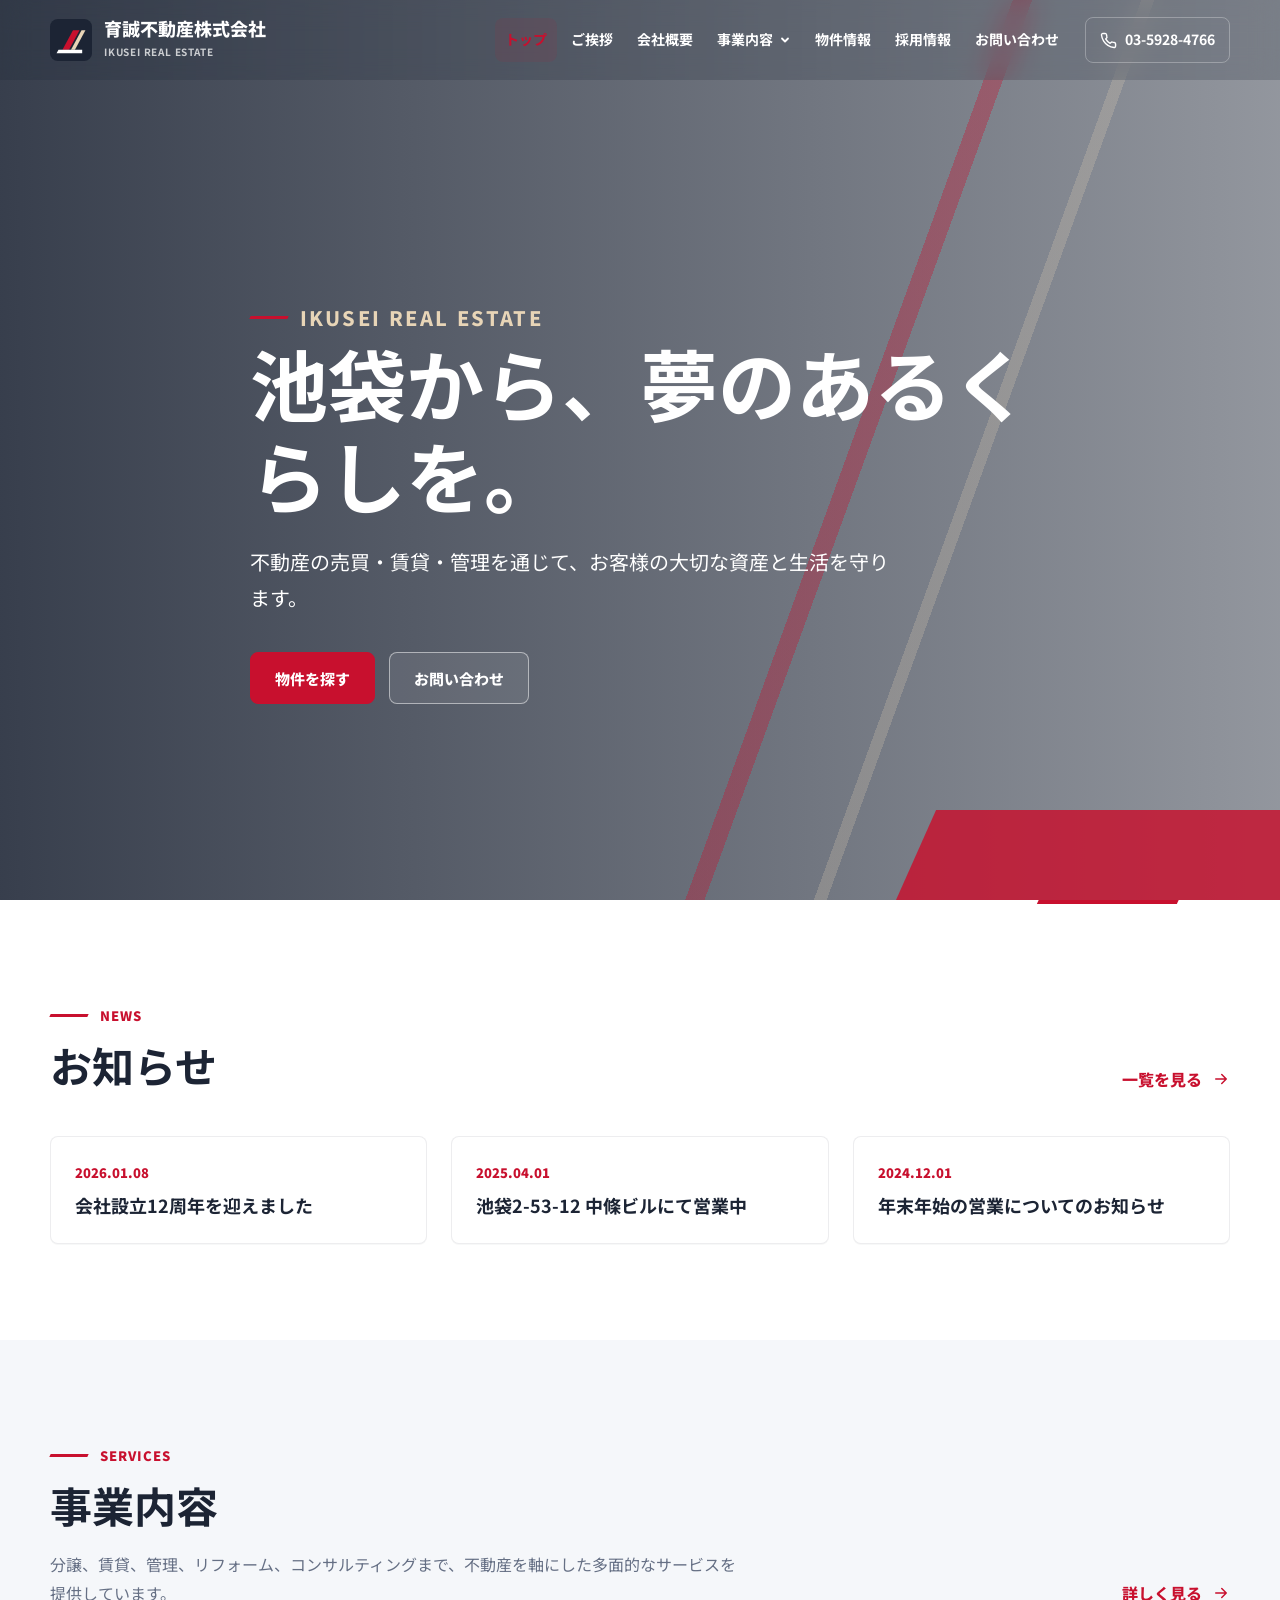
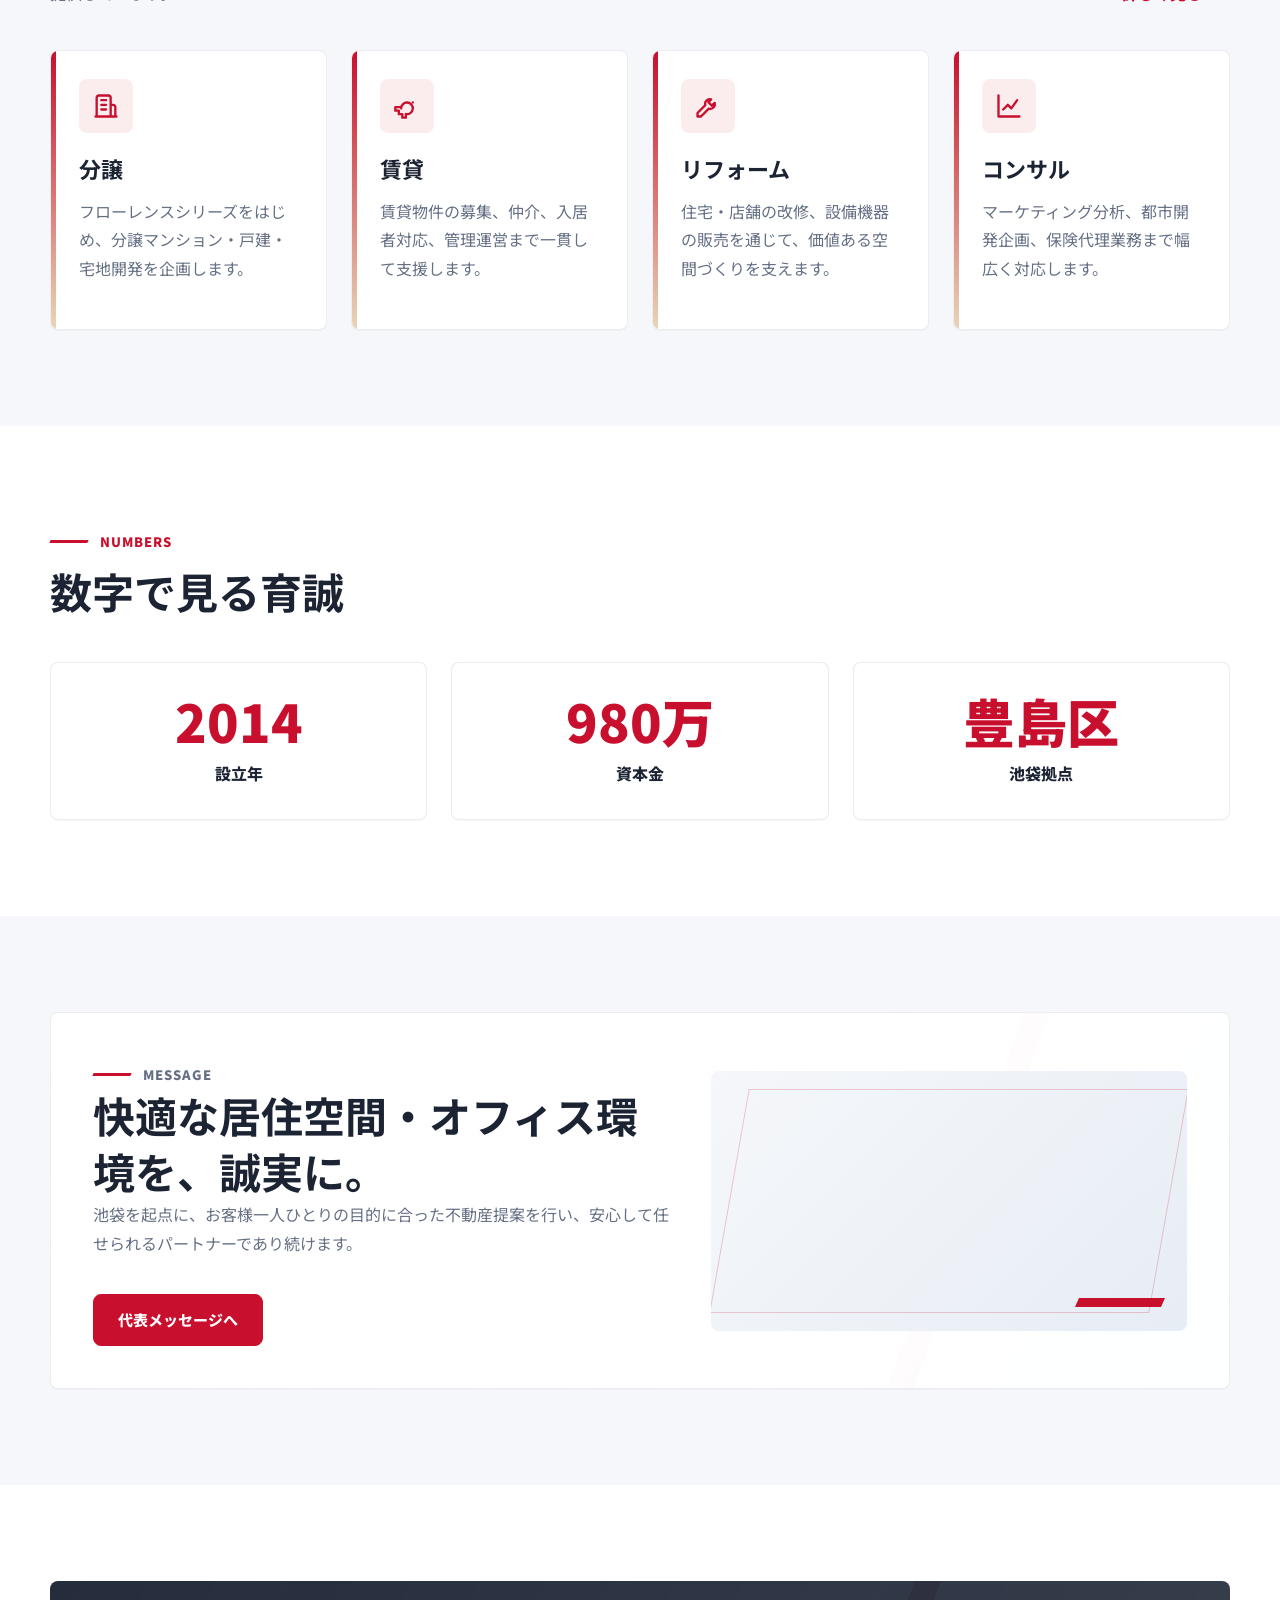
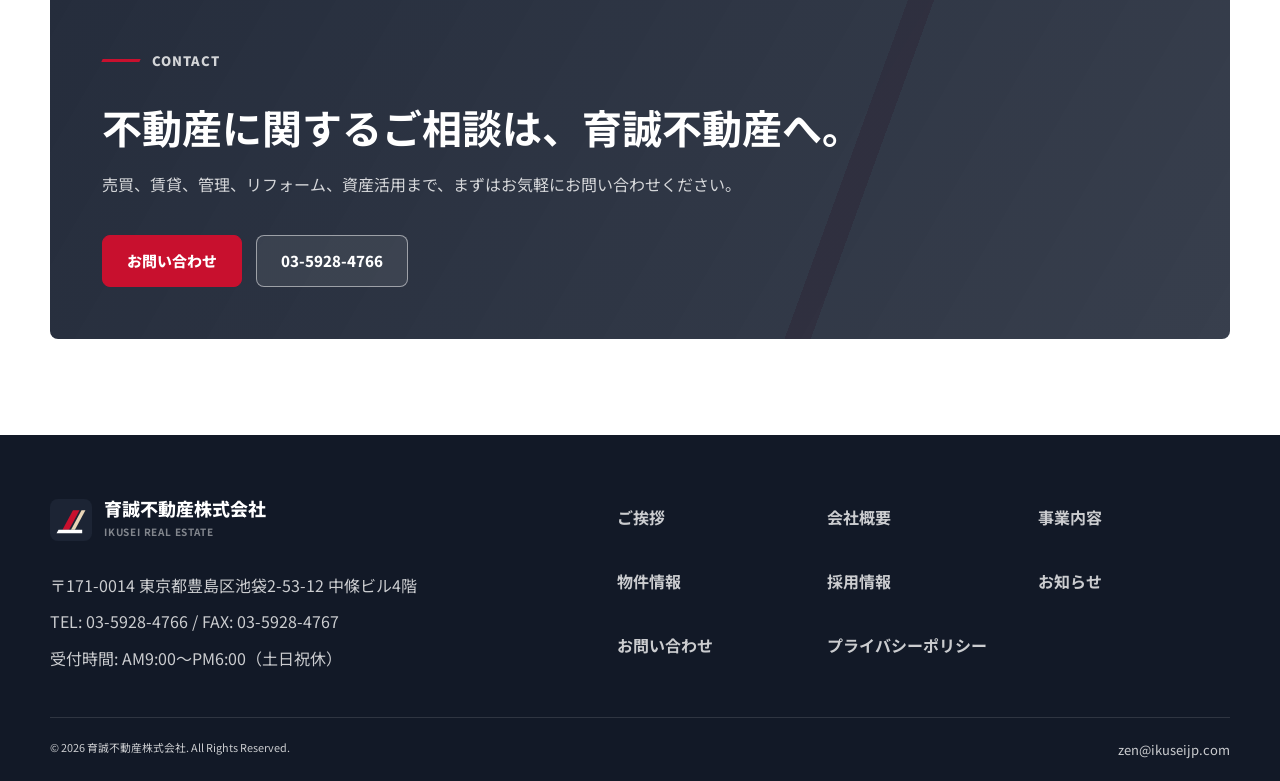
==== index.html @ 4bf57075 "Initial commit: 育誠不動産株式会社 コーポレートサイト 全13ページ + GitHub Actions デプロイ設定。 静的HTML/CSS/JS, モバイル対応, スクロールアニメー" ====
<!DOCTYPE html>
<html lang="ja">
<head>
  <meta charset="UTF-8">
  <meta name="viewport" content="width=device-width, initial-scale=1.0">
  <meta name="description" content="育誠不動産株式会社は池袋を拠点に、不動産の売買・賃貸・管理を通じてお客様の資産と暮らしを支える不動産会社です。">
  <title>育誠不動産株式会社 | 池袋から、夢のあるくらしを。</title>
  <link rel="icon" href="assets/img/favicon.svg" type="image/svg+xml">
  <link rel="preconnect" href="https://fonts.googleapis.com">
  <link rel="preconnect" href="https://fonts.gstatic.com" crossorigin>
  <link href="https://fonts.googleapis.com/css2?family=Noto+Sans+JP:wght@400;500;700;800;900&display=swap" rel="stylesheet">
  <link rel="stylesheet" href="assets/css/style.css">
</head>
<body>
  <header class="site-header">
    <div class="container header-inner">
      <a class="brand" href="index.html" aria-label="育誠不動産株式会社 トップページ">
        <svg class="brand-mark" viewBox="0 0 64 64" aria-hidden="true">
          <rect width="64" height="64" rx="12" fill="#1C2434"></rect>
          <path d="M19 47 35 17h10L29 47H19Z" fill="#C8102E"></path>
          <path d="M32 47 48 17h6L38 47h-6Z" fill="#E8D5B7"></path>
          <path d="M13 47h36v5H10l3-5Z" fill="#FFFFFF"></path>
        </svg>
        <span>
          <span class="brand-main">育誠不動産株式会社</span>
          <span class="brand-sub">IKUSEI REAL ESTATE</span>
        </span>
      </a>
      <div class="header-actions">
        <nav class="nav-panel" id="globalNav" aria-label="グローバルナビゲーション">
          <ul class="nav-list">
            <li><a class="nav-link is-active" href="index.html">トップ</a></li>
            <li><a class="nav-link" href="greeting.html">ご挨拶</a></li>
            <li><a class="nav-link" href="company.html">会社概要</a></li>
            <li class="has-dropdown">
              <a class="nav-link dropdown-toggle" href="service/index.html" aria-haspopup="true">事業内容
                <svg width="12" height="12" viewBox="0 0 12 12" aria-hidden="true"><path d="M3 4.5 6 7.5l3-3" fill="none" stroke="currentColor" stroke-width="1.8" stroke-linecap="round" stroke-linejoin="round"></path></svg>
              </a>
              <ul class="dropdown-menu">
                <li><a href="service/index.html">事業内容一覧</a></li>
                <li><a href="service/mansion.html">分譲マンション・戸建</a></li>
                <li><a href="service/rental.html">賃貸管理・仲介</a></li>
                <li><a href="service/reform.html">リフォーム・設備</a></li>
                <li><a href="service/consul.html">コンサルティング・保険</a></li>
              </ul>
            </li>
            <li><a class="nav-link" href="properties.html">物件情報</a></li>
            <li><a class="nav-link" href="recruit.html">採用情報</a></li>
            <li><a class="nav-link" href="contact.html">お問い合わせ</a></li>
          </ul>
        </nav>
        <a class="header-phone" href="tel:0359284766">
          <svg width="17" height="17" viewBox="0 0 24 24" aria-hidden="true"><path d="M22 16.92v3a2 2 0 0 1-2.18 2 19.8 19.8 0 0 1-8.63-3.07 19.5 19.5 0 0 1-6-6A19.8 19.8 0 0 1 2.12 4.18 2 2 0 0 1 4.11 2h3a2 2 0 0 1 2 1.72c.12.9.33 1.77.62 2.6a2 2 0 0 1-.45 2.11L8 9.71a16 16 0 0 0 6.29 6.29l1.28-1.28a2 2 0 0 1 2.11-.45c.83.29 1.7.5 2.6.62A2 2 0 0 1 22 16.92Z" fill="none" stroke="currentColor" stroke-width="2" stroke-linecap="round" stroke-linejoin="round"></path></svg>
          03-5928-4766
        </a>
        <button class="menu-toggle" type="button" aria-controls="globalNav" aria-expanded="false" aria-label="メニューを開閉">
          <span class="menu-icon"></span>
        </button>
      </div>
    </div>
  </header>

  <main>
    <section class="hero">
      <div class="container hero-content fade-in">
        <p class="eyebrow">Ikusei Real Estate</p>
        <h1>池袋から、夢のあるくらしを。</h1>
        <p>不動産の売買・賃貸・管理を通じて、お客様の大切な資産と生活を守ります。</p>
        <div class="hero-actions">
          <a class="btn btn-primary" href="properties.html">物件を探す</a>
          <a class="btn btn-outline" href="contact.html">お問い合わせ</a>
        </div>
      </div>
    </section>

    <section class="section section--diagonal">
      <div class="container">
        <div class="section-head fade-in">
          <div>
            <p class="section-kicker">News</p>
            <h2 class="section-title">お知らせ</h2>
          </div>
          <a class="link-arrow" href="news.html">一覧を見る
            <svg width="18" height="18" viewBox="0 0 24 24" aria-hidden="true"><path d="M5 12h14m-6-6 6 6-6 6" fill="none" stroke="currentColor" stroke-width="2" stroke-linecap="round" stroke-linejoin="round"></path></svg>
          </a>
        </div>
        <div class="grid grid-3">
          <a class="card news-card fade-in" href="news.html">
            <time class="news-date" datetime="2026-01-08">2026.01.08</time>
            <h3 class="news-title">会社設立12周年を迎えました</h3>
          </a>
          <a class="card news-card fade-in" href="news.html">
            <time class="news-date" datetime="2025-04-01">2025.04.01</time>
            <h3 class="news-title">池袋2-53-12 中條ビルにて営業中</h3>
          </a>
          <a class="card news-card fade-in" href="news.html">
            <time class="news-date" datetime="2024-12-01">2024.12.01</time>
            <h3 class="news-title">年末年始の営業についてのお知らせ</h3>
          </a>
        </div>
      </div>
    </section>

    <section class="section section--muted">
      <div class="container">
        <div class="section-head fade-in">
          <div>
            <p class="section-kicker">Services</p>
            <h2 class="section-title">事業内容</h2>
            <p class="section-lead">分譲、賃貸、管理、リフォーム、コンサルティングまで、不動産を軸にした多面的なサービスを提供しています。</p>
          </div>
          <a class="link-arrow" href="service/index.html">詳しく見る
            <svg width="18" height="18" viewBox="0 0 24 24" aria-hidden="true"><path d="M5 12h14m-6-6 6 6-6 6" fill="none" stroke="currentColor" stroke-width="2" stroke-linecap="round" stroke-linejoin="round"></path></svg>
          </a>
        </div>
        <div class="grid grid-4">
          <a class="card service-card card-pad fade-in" href="service/mansion.html">
            <span class="service-icon"><svg width="28" height="28" viewBox="0 0 24 24" aria-hidden="true"><path d="M4 21V5a2 2 0 0 1 2-2h8a2 2 0 0 1 2 2v16M3 21h18M8 7h4m-4 4h4m-4 4h4m8 6v-8a2 2 0 0 0-2-2h-2" fill="none" stroke="currentColor" stroke-width="2" stroke-linecap="round" stroke-linejoin="round"></path></svg></span>
            <h3>分譲</h3>
            <p>フローレンスシリーズをはじめ、分譲マンション・戸建・宅地開発を企画します。</p>
          </a>
          <a class="card service-card card-pad fade-in" href="service/rental.html">
            <span class="service-icon"><svg width="28" height="28" viewBox="0 0 24 24" aria-hidden="true"><path d="M7 14a5 5 0 1 1 4 4.9V22H8v-3H5v-3H2v-3h5Zm10-5h.01" fill="none" stroke="currentColor" stroke-width="2" stroke-linecap="round" stroke-linejoin="round"></path></svg></span>
            <h3>賃貸</h3>
            <p>賃貸物件の募集、仲介、入居者対応、管理運営まで一貫して支援します。</p>
          </a>
          <a class="card service-card card-pad fade-in" href="service/reform.html">
            <span class="service-icon"><svg width="28" height="28" viewBox="0 0 24 24" aria-hidden="true"><path d="M14.7 6.3a4 4 0 0 0-5 5L3 18v3h3l6.7-6.7a4 4 0 0 0 5-5l-2.4 2.4-3-3 2.4-2.4Z" fill="none" stroke="currentColor" stroke-width="2" stroke-linecap="round" stroke-linejoin="round"></path></svg></span>
            <h3>リフォーム</h3>
            <p>住宅・店舗の改修、設備機器の販売を通じて、価値ある空間づくりを支えます。</p>
          </a>
          <a class="card service-card card-pad fade-in" href="service/consul.html">
            <span class="service-icon"><svg width="28" height="28" viewBox="0 0 24 24" aria-hidden="true"><path d="M3 3v18h18M7 15l4-4 3 3 5-7" fill="none" stroke="currentColor" stroke-width="2" stroke-linecap="round" stroke-linejoin="round"></path></svg></span>
            <h3>コンサル</h3>
            <p>マーケティング分析、都市開発企画、保険代理業務まで幅広く対応します。</p>
          </a>
        </div>
      </div>
    </section>

    <section class="section">
      <div class="container">
        <div class="section-head fade-in">
          <div>
            <p class="section-kicker">Numbers</p>
            <h2 class="section-title">数字で見る育誠</h2>
          </div>
        </div>
        <div class="grid grid-3">
          <div class="card stat-card fade-in">
            <span class="stat-number">2014</span>
            <span class="stat-label">設立年</span>
          </div>
          <div class="card stat-card fade-in">
            <span class="stat-number">980万</span>
            <span class="stat-label">資本金</span>
          </div>
          <div class="card stat-card fade-in">
            <span class="stat-number">豊島区</span>
            <span class="stat-label">池袋拠点</span>
          </div>
        </div>
      </div>
    </section>

    <section class="section section--muted">
      <div class="container">
        <div class="card message-card fade-in">
          <div>
            <p class="section-kicker">Message</p>
            <h2 class="section-title">快適な居住空間・オフィス環境を、誠実に。</h2>
            <p class="section-lead">池袋を起点に、お客様一人ひとりの目的に合った不動産提案を行い、安心して任せられるパートナーであり続けます。</p>
            <div class="hero-actions">
              <a class="btn btn-primary" href="greeting.html">代表メッセージへ</a>
            </div>
          </div>
          <div class="message-visual" aria-hidden="true"></div>
        </div>
      </div>
    </section>

    <section class="section">
      <div class="container">
        <div class="cta-band fade-in">
          <p class="section-kicker">Contact</p>
          <h2>不動産に関するご相談は、育誠不動産へ。</h2>
          <p>売買、賃貸、管理、リフォーム、資産活用まで、まずはお気軽にお問い合わせください。</p>
          <div class="hero-actions">
            <a class="btn btn-primary" href="contact.html">お問い合わせ</a>
            <a class="btn btn-outline" href="tel:0359284766">03-5928-4766</a>
          </div>
        </div>
      </div>
    </section>
  </main>

  <footer class="site-footer">
    <div class="container footer-main">
      <div>
        <a class="brand footer-brand" href="index.html" aria-label="育誠不動産株式会社 トップページ">
          <svg class="brand-mark" viewBox="0 0 64 64" aria-hidden="true">
            <rect width="64" height="64" rx="12" fill="#1C2434"></rect>
            <path d="M19 47 35 17h10L29 47H19Z" fill="#C8102E"></path>
            <path d="M32 47 48 17h6L38 47h-6Z" fill="#E8D5B7"></path>
            <path d="M13 47h36v5H10l3-5Z" fill="#FFFFFF"></path>
          </svg>
          <span>
            <span class="brand-main">育誠不動産株式会社</span>
            <span class="brand-sub">IKUSEI REAL ESTATE</span>
          </span>
        </a>
        <ul class="footer-info">
          <li>〒171-0014 東京都豊島区池袋2-53-12 中條ビル4階</li>
          <li>TEL: 03-5928-4766 / FAX: 03-5928-4767</li>
          <li>受付時間: AM9:00〜PM6:00（土日祝休）</li>
        </ul>
      </div>
      <ul class="footer-nav">
        <li><a href="greeting.html">ご挨拶</a></li>
        <li><a href="company.html">会社概要</a></li>
        <li><a href="service/index.html">事業内容</a></li>
        <li><a href="properties.html">物件情報</a></li>
        <li><a href="recruit.html">採用情報</a></li>
        <li><a href="news.html">お知らせ</a></li>
        <li><a href="contact.html">お問い合わせ</a></li>
        <li><a href="policy.html">プライバシーポリシー</a></li>
      </ul>
    </div>
    <div class="container footer-bottom">
      <small>&copy; 2026 育誠不動産株式会社. All Rights Reserved.</small>
      <a href="mailto:zen@ikuseijp.com">zen@ikuseijp.com</a>
    </div>
  </footer>

  <script src="assets/js/main.js"></script>
</body>
</html>
---- assets/css/style.css ----
:root {
  --color-primary: #c8102e;
  --color-primary-dark: #9e0c24;
  --color-dark: #1c2434;
  --color-white: #ffffff;
  --color-light: #f5f7fa;
  --color-accent: #e8d5b7;
  --color-text: #243044;
  --color-muted: #667085;
  --color-border: #dfe5ee;
  --shadow-soft: 0 16px 48px rgba(28, 36, 52, 0.12);
  --shadow-card: 0 10px 30px rgba(28, 36, 52, 0.1);
  --radius-sm: 8px;
  --radius-md: 12px;
  --container: 1180px;
  --header-height: 80px;
  --font-sans: "Noto Sans JP", "Hiragino Sans", "Yu Gothic", Meiryo, sans-serif;
}

*,
*::before,
*::after {
  box-sizing: border-box;
}

html {
  scroll-behavior: smooth;
}

body {
  margin: 0;
  color: var(--color-text);
  font-family: var(--font-sans);
  font-size: 16px;
  line-height: 1.8;
  background: var(--color-white);
  -webkit-font-smoothing: antialiased;
  text-rendering: optimizeLegibility;
}

body.nav-open {
  overflow: hidden;
}

img,
svg {
  display: block;
  max-width: 100%;
}

a {
  color: inherit;
  text-decoration: none;
}

button,
input,
textarea {
  font: inherit;
}

button {
  cursor: pointer;
}

::selection {
  color: var(--color-white);
  background: var(--color-primary);
}

.container {
  width: min(calc(100% - 40px), var(--container));
  margin-inline: auto;
}

.site-header {
  position: fixed;
  inset: 0 0 auto;
  z-index: 1000;
  height: var(--header-height);
  color: var(--color-white);
  background: rgba(28, 36, 52, 0.2);
  backdrop-filter: blur(14px);
  transition: height 0.25s ease, background 0.25s ease, color 0.25s ease, box-shadow 0.25s ease;
}

.site-header.is-scrolled,
.site-header.is-open {
  color: var(--color-dark);
  background: rgba(255, 255, 255, 0.96);
  box-shadow: 0 8px 24px rgba(28, 36, 52, 0.08);
}

.header-inner {
  display: flex;
  align-items: center;
  justify-content: space-between;
  height: 100%;
  gap: 24px;
}

.brand {
  display: inline-flex;
  align-items: center;
  gap: 12px;
  min-width: max-content;
  font-weight: 800;
  letter-spacing: 0;
}

.brand-mark {
  width: 42px;
  height: 42px;
  color: var(--color-primary);
}

.brand-main {
  display: block;
  font-size: 18px;
  line-height: 1.1;
}

.brand-sub {
  display: block;
  margin-top: 4px;
  color: currentColor;
  font-size: 10px;
  font-weight: 700;
  letter-spacing: 0.08em;
  opacity: 0.74;
}

.header-actions {
  display: flex;
  align-items: center;
  gap: 16px;
}

.header-phone {
  display: inline-flex;
  align-items: center;
  gap: 8px;
  padding: 9px 14px;
  border: 1px solid rgba(255, 255, 255, 0.28);
  border-radius: var(--radius-sm);
  font-size: 14px;
  font-weight: 700;
  transition: color 0.2s ease, background 0.2s ease, border-color 0.2s ease, transform 0.2s ease;
}

.site-header.is-scrolled .header-phone,
.site-header.is-open .header-phone {
  border-color: rgba(200, 16, 46, 0.25);
}

.header-phone:hover {
  color: var(--color-white);
  background: var(--color-primary);
  border-color: var(--color-primary);
  transform: translateY(-1px);
}

.menu-toggle {
  display: none;
  width: 42px;
  height: 42px;
  align-items: center;
  justify-content: center;
  color: currentColor;
  background: transparent;
  border: 1px solid rgba(255, 255, 255, 0.3);
  border-radius: var(--radius-sm);
}

.site-header.is-scrolled .menu-toggle,
.site-header.is-open .menu-toggle {
  border-color: rgba(28, 36, 52, 0.18);
}

.menu-icon,
.menu-icon::before,
.menu-icon::after {
  display: block;
  width: 20px;
  height: 2px;
  background: currentColor;
  border-radius: 999px;
  transition: transform 0.2s ease, opacity 0.2s ease;
}

.menu-icon {
  position: relative;
}

.menu-icon::before,
.menu-icon::after {
  position: absolute;
  content: "";
  left: 0;
}

.menu-icon::before {
  top: -7px;
}

.menu-icon::after {
  top: 7px;
}

body.nav-open .menu-icon {
  background: transparent;
}

body.nav-open .menu-icon::before {
  transform: translateY(7px) rotate(45deg);
}

body.nav-open .menu-icon::after {
  transform: translateY(-7px) rotate(-45deg);
}

.nav-list {
  display: flex;
  align-items: center;
  gap: 4px;
  margin: 0;
  padding: 0;
  list-style: none;
}

.nav-link {
  display: inline-flex;
  align-items: center;
  gap: 6px;
  min-height: 44px;
  padding: 0 10px;
  border-radius: var(--radius-sm);
  font-size: 14px;
  font-weight: 700;
  white-space: nowrap;
  transition: color 0.2s ease, background 0.2s ease;
}

.nav-link:hover,
.nav-link.is-active {
  color: var(--color-primary);
  background: rgba(200, 16, 46, 0.08);
}

.has-dropdown {
  position: relative;
}

.dropdown-menu {
  position: absolute;
  top: calc(100% + 12px);
  left: 50%;
  min-width: 240px;
  margin: 0;
  padding: 10px;
  list-style: none;
  color: var(--color-dark);
  background: var(--color-white);
  border: 1px solid rgba(28, 36, 52, 0.08);
  border-radius: var(--radius-md);
  box-shadow: var(--shadow-soft);
  opacity: 0;
  pointer-events: none;
  transform: translate(-50%, 8px);
  transition: opacity 0.2s ease, transform 0.2s ease;
}

.has-dropdown:hover .dropdown-menu,
.has-dropdown:focus-within .dropdown-menu {
  opacity: 1;
  pointer-events: auto;
  transform: translate(-50%, 0);
}

.dropdown-menu::before {
  position: absolute;
  top: -18px;
  left: 0;
  width: 100%;
  height: 18px;
  content: "";
}

.dropdown-menu a {
  display: flex;
  align-items: center;
  justify-content: space-between;
  gap: 14px;
  padding: 11px 12px;
  border-radius: var(--radius-sm);
  font-size: 14px;
  font-weight: 700;
  transition: color 0.2s ease, background 0.2s ease, transform 0.2s ease;
}

.dropdown-menu a::after {
  width: 22px;
  height: 2px;
  content: "";
  background: linear-gradient(90deg, var(--color-primary), transparent);
  transform: skewX(-24deg);
  transition: transform 0.2s ease;
}

.dropdown-menu a:hover {
  color: var(--color-primary);
  background: var(--color-light);
  transform: translateX(2px);
}

.dropdown-menu a:hover::after {
  transform: translateX(3px) skewX(-24deg);
}

.hero {
  position: relative;
  display: grid;
  min-height: 100svh;
  align-items: center;
  color: var(--color-white);
  overflow: hidden;
  background:
    linear-gradient(90deg, rgba(28, 36, 52, 0.88), rgba(28, 36, 52, 0.48)),
    url("https://images.unsplash.com/photo-1540959733332-eab4deabeeaf?w=1920") center / cover;
}

.hero::before {
  position: absolute;
  inset: 0;
  content: "";
  background-image:
    linear-gradient(110deg, transparent 0 63%, rgba(200, 16, 46, 0.34) 63% 64.2%, transparent 64.2%),
    linear-gradient(110deg, transparent 0 71%, rgba(232, 213, 183, 0.22) 71% 71.8%, transparent 71.8%);
  pointer-events: none;
}

.hero::after,
.page-hero::after {
  position: absolute;
  right: -8vw;
  bottom: -90px;
  width: 38vw;
  min-width: 260px;
  height: 180px;
  content: "";
  background: var(--color-primary);
  opacity: 0.82;
  transform: skewX(-24deg);
}

.hero-content {
  position: relative;
  z-index: 1;
  max-width: 780px;
  padding-top: var(--header-height);
}

.eyebrow {
  display: inline-flex;
  align-items: center;
  gap: 12px;
  margin: 0 0 18px;
  color: var(--color-accent);
  font-size: 13px;
  font-weight: 800;
  letter-spacing: 0.12em;
  text-transform: uppercase;
}

.eyebrow::before,
.section-kicker::before {
  width: 38px;
  height: 3px;
  content: "";
  background: var(--color-primary);
  transform: skewX(-24deg);
}

.hero h1,
.page-hero h1 {
  margin: 0;
  font-size: clamp(40px, 7vw, 78px);
  line-height: 1.18;
  letter-spacing: 0;
}

.hero p {
  max-width: 650px;
  margin: 24px 0 0;
  font-size: clamp(16px, 2vw, 20px);
}

.hero-actions {
  display: flex;
  flex-wrap: wrap;
  gap: 14px;
  margin-top: 36px;
}

.btn {
  display: inline-flex;
  align-items: center;
  justify-content: center;
  gap: 10px;
  min-height: 52px;
  padding: 0 24px;
  border: 1px solid transparent;
  border-radius: var(--radius-sm);
  font-size: 15px;
  font-weight: 800;
  transition: color 0.2s ease, background 0.2s ease, border-color 0.2s ease, transform 0.2s ease, box-shadow 0.2s ease;
}

.btn:hover {
  transform: translateY(-2px);
  box-shadow: 0 12px 24px rgba(28, 36, 52, 0.14);
}

.btn-primary {
  color: var(--color-white);
  background: var(--color-primary);
  border-color: var(--color-primary);
}

.btn-primary:hover {
  background: var(--color-primary-dark);
  border-color: var(--color-primary-dark);
}

.btn-outline {
  color: var(--color-white);
  background: rgba(255, 255, 255, 0.08);
  border-color: rgba(255, 255, 255, 0.5);
}

.btn-outline:hover {
  color: var(--color-dark);
  background: var(--color-white);
  border-color: var(--color-white);
}

.btn-dark {
  color: var(--color-white);
  background: var(--color-dark);
  border-color: var(--color-dark);
}

.btn-dark:hover {
  background: #101827;
}

.section {
  position: relative;
  padding: 96px 0;
}

.section--muted {
  background: var(--color-light);
}

.section--dark {
  color: var(--color-white);
  background: var(--color-dark);
}

.section--diagonal {
  overflow: hidden;
}

.section--diagonal::before {
  position: absolute;
  top: -1px;
  right: 8%;
  width: 140px;
  height: 5px;
  content: "";
  background: var(--color-primary);
  transform: skewX(-24deg);
}

.section-head {
  display: flex;
  align-items: end;
  justify-content: space-between;
  gap: 32px;
  margin-bottom: 42px;
}

.section-kicker {
  display: inline-flex;
  align-items: center;
  gap: 12px;
  margin: 0 0 10px;
  color: var(--color-primary);
  font-size: 13px;
  font-weight: 900;
  letter-spacing: 0.08em;
  text-transform: uppercase;
}

.section-title {
  margin: 0;
  color: var(--color-dark);
  font-size: clamp(28px, 4vw, 42px);
  line-height: 1.35;
  letter-spacing: 0;
}

.section--dark .section-title {
  color: var(--color-white);
}

.section-lead {
  max-width: 700px;
  margin: 16px 0 0;
  color: var(--color-muted);
}

.section--dark .section-lead {
  color: rgba(255, 255, 255, 0.76);
}

.link-arrow {
  display: inline-flex;
  align-items: center;
  gap: 10px;
  color: var(--color-primary);
  font-weight: 800;
  transition: gap 0.2s ease, color 0.2s ease;
}

.link-arrow:hover {
  gap: 14px;
  color: var(--color-primary-dark);
}

.grid {
  display: grid;
  gap: 24px;
}

.grid-2 {
  grid-template-columns: repeat(2, minmax(0, 1fr));
}

.grid-3 {
  grid-template-columns: repeat(3, minmax(0, 1fr));
}

.grid-4 {
  grid-template-columns: repeat(4, minmax(0, 1fr));
}

.card {
  position: relative;
  background: var(--color-white);
  border: 1px solid rgba(28, 36, 52, 0.08);
  border-radius: var(--radius-sm);
  box-shadow: 0 1px 0 rgba(28, 36, 52, 0.03);
  overflow: hidden;
  transition: transform 0.25s ease, box-shadow 0.25s ease, border-color 0.25s ease;
}

.card:hover {
  border-color: rgba(200, 16, 46, 0.2);
  box-shadow: var(--shadow-card);
  transform: translateY(-6px);
}

.card-pad {
  padding: 28px;
}

.news-card {
  display: grid;
  gap: 8px;
  padding: 24px;
}

.news-date {
  color: var(--color-primary);
  font-size: 13px;
  font-weight: 900;
}

.news-title {
  margin: 0;
  color: var(--color-dark);
  font-size: 18px;
  line-height: 1.5;
}

.service-card {
  min-height: 280px;
}

.service-card::before {
  position: absolute;
  inset: 0 auto 0 0;
  width: 5px;
  content: "";
  background: linear-gradient(180deg, var(--color-primary), var(--color-accent));
}

.service-icon {
  display: inline-grid;
  place-items: center;
  width: 54px;
  height: 54px;
  margin-bottom: 20px;
  color: var(--color-primary);
  background: rgba(200, 16, 46, 0.08);
  border-radius: var(--radius-sm);
}

.service-card h3,
.message-card h3,
.property-card h3 {
  margin: 0 0 12px;
  color: var(--color-dark);
  font-size: 22px;
  line-height: 1.45;
}

.service-card p,
.message-card p,
.property-card p {
  margin: 0;
  color: var(--color-muted);
}

.stat-card {
  padding: 32px 24px;
  text-align: center;
}

.stat-number {
  display: block;
  color: var(--color-primary);
  font-size: clamp(34px, 5vw, 52px);
  font-weight: 900;
  line-height: 1;
}

.stat-label {
  display: block;
  margin-top: 12px;
  color: var(--color-dark);
  font-weight: 800;
}

.message-card {
  display: grid;
  grid-template-columns: 1.1fr 0.9fr;
  align-items: center;
  gap: 36px;
  padding: 42px;
  background:
    linear-gradient(120deg, rgba(255, 255, 255, 0.96), rgba(255, 255, 255, 0.9)),
    linear-gradient(110deg, transparent 0 74%, rgba(200, 16, 46, 0.16) 74% 76%, transparent 76%);
}

.message-visual,
.placeholder-portrait {
  position: relative;
  min-height: 260px;
  background: linear-gradient(135deg, var(--color-light), #e7edf5);
  border-radius: var(--radius-sm);
  overflow: hidden;
}

.message-visual::before,
.placeholder-portrait::before {
  position: absolute;
  inset: 18px;
  content: "";
  border: 1px solid rgba(200, 16, 46, 0.22);
  transform: skewX(-10deg);
}

.message-visual::after,
.placeholder-portrait::after {
  position: absolute;
  right: 24px;
  bottom: 24px;
  width: 86px;
  height: 9px;
  content: "";
  background: var(--color-primary);
  transform: skewX(-24deg);
}

.cta-band {
  position: relative;
  padding: 52px;
  color: var(--color-white);
  background:
    linear-gradient(120deg, rgba(28, 36, 52, 0.96), rgba(28, 36, 52, 0.88)),
    linear-gradient(110deg, transparent 0 66%, rgba(200, 16, 46, 0.4) 66% 68%, transparent 68%);
  border-radius: var(--radius-sm);
  overflow: hidden;
}

.cta-band h2 {
  margin: 0;
  font-size: clamp(26px, 4vw, 40px);
  line-height: 1.35;
}

.cta-band p {
  max-width: 720px;
  margin: 16px 0 28px;
  color: rgba(255, 255, 255, 0.8);
}

.page-hero {
  position: relative;
  display: grid;
  min-height: 420px;
  align-items: center;
  padding-top: var(--header-height);
  color: var(--color-white);
  overflow: hidden;
  background:
    linear-gradient(110deg, rgba(28, 36, 52, 0.96), rgba(28, 36, 52, 0.72)),
    linear-gradient(110deg, transparent 0 62%, rgba(200, 16, 46, 0.32) 62% 63.2%, transparent 63.2%),
    var(--color-dark);
}

.page-hero p {
  max-width: 720px;
  margin: 18px 0 0;
  color: rgba(255, 255, 255, 0.82);
  font-size: clamp(16px, 2vw, 19px);
}

.breadcrumb {
  display: flex;
  flex-wrap: wrap;
  gap: 8px;
  margin: 0 0 20px;
  padding: 0;
  list-style: none;
  color: rgba(255, 255, 255, 0.76);
  font-size: 13px;
  font-weight: 700;
}

.breadcrumb li:not(:last-child)::after {
  margin-left: 8px;
  content: "/";
  opacity: 0.6;
}

.content-narrow {
  max-width: 880px;
  margin-inline: auto;
}

.prose h2 {
  margin: 42px 0 14px;
  color: var(--color-dark);
  font-size: clamp(24px, 3vw, 34px);
  line-height: 1.4;
}

.prose h2:first-child {
  margin-top: 0;
}

.prose p {
  margin: 0 0 18px;
}

.prose strong {
  color: var(--color-dark);
}

.signature {
  margin-top: 36px;
  text-align: right;
  font-size: 18px;
  font-weight: 800;
}

.profile-layout,
.service-detail {
  display: grid;
  grid-template-columns: 0.95fr 1.05fr;
  align-items: start;
  gap: 48px;
}

.placeholder-label {
  position: absolute;
  left: 24px;
  bottom: 24px;
  z-index: 1;
  max-width: calc(100% - 48px);
  padding: 10px 12px;
  color: var(--color-dark);
  background: rgba(255, 255, 255, 0.86);
  border-radius: var(--radius-sm);
  font-size: 13px;
  font-weight: 800;
}

.company-table,
.recruit-table {
  width: 100%;
  border-collapse: collapse;
  background: var(--color-white);
  border: 1px solid var(--color-border);
  border-radius: var(--radius-sm);
  overflow: hidden;
}

.company-table th,
.company-table td,
.recruit-table th,
.recruit-table td {
  padding: 18px 20px;
  border-bottom: 1px solid var(--color-border);
  vertical-align: top;
}

.company-table tr:last-child th,
.company-table tr:last-child td,
.recruit-table tr:last-child th,
.recruit-table tr:last-child td {
  border-bottom: 0;
}

.company-table th,
.recruit-table th {
  width: 220px;
  color: var(--color-dark);
  text-align: left;
  background: var(--color-light);
  font-weight: 900;
}

.map-frame {
  position: relative;
  min-height: 380px;
  border-radius: var(--radius-sm);
  overflow: hidden;
  box-shadow: var(--shadow-card);
}

.map-frame iframe {
  width: 100%;
  height: 420px;
  border: 0;
}

.service-image,
.property-image {
  position: relative;
  width: 100%;
  aspect-ratio: 4 / 3;
  overflow: hidden;
  background: var(--color-light);
}

.service-image img,
.property-image img {
  width: 100%;
  height: 100%;
  object-fit: cover;
  transition: transform 0.35s ease;
}

.card:hover .property-image img,
.service-detail-card:hover .service-image img {
  transform: scale(1.04);
}

.service-detail-card {
  overflow: hidden;
}

.feature-list,
.check-list {
  display: grid;
  gap: 12px;
  margin: 24px 0 0;
  padding: 0;
  list-style: none;
}

.feature-list li,
.check-list li {
  position: relative;
  padding-left: 26px;
}

.feature-list li::before,
.check-list li::before {
  position: absolute;
  top: 0.75em;
  left: 0;
  width: 14px;
  height: 3px;
  content: "";
  background: var(--color-primary);
  transform: skewX(-24deg);
}

.property-meta {
  display: grid;
  gap: 8px;
  margin: 18px 0 0;
  padding: 0;
  list-style: none;
  color: var(--color-muted);
}

.property-price {
  display: inline-flex;
  margin-top: 18px;
  padding: 8px 12px;
  color: var(--color-primary);
  background: rgba(200, 16, 46, 0.08);
  border-radius: var(--radius-sm);
  font-weight: 900;
}

.contact-layout {
  display: grid;
  grid-template-columns: 0.85fr 1.15fr;
  gap: 36px;
  align-items: start;
}

.contact-panel {
  padding: 30px;
  background: var(--color-dark);
  border-radius: var(--radius-sm);
  color: var(--color-white);
}

.contact-panel h2 {
  margin: 0 0 16px;
  font-size: 24px;
}

.contact-panel dl {
  display: grid;
  gap: 14px;
  margin: 0;
}

.contact-panel dt {
  color: var(--color-accent);
  font-size: 13px;
  font-weight: 900;
}

.contact-panel dd {
  margin: 3px 0 0;
  font-weight: 700;
}

.contact-form {
  display: grid;
  gap: 18px;
  padding: 30px;
  background: var(--color-white);
  border: 1px solid var(--color-border);
  border-radius: var(--radius-sm);
  box-shadow: var(--shadow-card);
}

.form-field {
  display: grid;
  gap: 8px;
}

.form-field label {
  color: var(--color-dark);
  font-weight: 900;
}

.required {
  display: inline-flex;
  margin-left: 8px;
  padding: 1px 7px;
  color: var(--color-white);
  background: var(--color-primary);
  border-radius: 999px;
  font-size: 11px;
  line-height: 1.6;
}

.form-field input,
.form-field textarea {
  width: 100%;
  padding: 13px 14px;
  color: var(--color-dark);
  background: var(--color-white);
  border: 1px solid var(--color-border);
  border-radius: var(--radius-sm);
  outline: none;
  transition: border-color 0.2s ease, box-shadow 0.2s ease;
}

.form-field textarea {
  min-height: 180px;
  resize: vertical;
}

.form-field input:focus,
.form-field textarea:focus {
  border-color: var(--color-primary);
  box-shadow: 0 0 0 4px rgba(200, 16, 46, 0.1);
}

.site-footer {
  color: rgba(255, 255, 255, 0.78);
  background: #121927;
}

.footer-main {
  display: grid;
  grid-template-columns: 1.1fr 1.3fr;
  gap: 48px;
  padding: 64px 0 44px;
}

.footer-brand {
  color: var(--color-white);
}

.footer-brand .brand-sub {
  color: rgba(255, 255, 255, 0.64);
}

.footer-info {
  margin: 22px 0 0;
  padding: 0;
  list-style: none;
}

.footer-info li + li {
  margin-top: 8px;
}

.footer-nav {
  display: grid;
  grid-template-columns: repeat(3, minmax(0, 1fr));
  gap: 18px;
  margin: 0;
  padding: 0;
  list-style: none;
}

.footer-nav a {
  display: inline-flex;
  padding: 4px 0;
  font-weight: 700;
  transition: color 0.2s ease, transform 0.2s ease;
}

.footer-nav a:hover {
  color: var(--color-white);
  transform: translateX(3px);
}

.footer-bottom {
  display: flex;
  justify-content: space-between;
  gap: 20px;
  padding: 20px 0;
  border-top: 1px solid rgba(255, 255, 255, 0.12);
  font-size: 13px;
}

.fade-in {
  opacity: 0;
  transform: translateY(24px);
  transition: opacity 0.7s ease, transform 0.7s ease;
}

.fade-in.is-visible {
  opacity: 1;
  transform: translateY(0);
}

@media (max-width: 1279px) {
  :root {
    --container: 1080px;
  }

  .header-phone {
    display: none;
  }

  .nav-link {
    padding-inline: 8px;
    font-size: 13px;
  }
}

@media (max-width: 1023px) {
  :root {
    --header-height: 60px;
  }

  .container {
    width: min(calc(100% - 32px), var(--container));
  }

  .brand-mark {
    width: 36px;
    height: 36px;
  }

  .brand-main {
    font-size: 16px;
  }

  .brand-sub {
    display: none;
  }

  .menu-toggle {
    display: inline-flex;
  }

  .nav-panel {
    position: fixed;
    top: var(--header-height);
    right: 0;
    bottom: 0;
    width: min(86vw, 420px);
    padding: 20px;
    color: var(--color-dark);
    background: rgba(255, 255, 255, 0.98);
    box-shadow: -16px 0 36px rgba(28, 36, 52, 0.14);
    overflow-y: auto;
    transform: translateX(100%);
    transition: transform 0.25s ease;
  }

  body.nav-open .nav-panel {
    transform: translateX(0);
  }

  .nav-list {
    display: grid;
    gap: 4px;
  }

  .nav-link {
    width: 100%;
    justify-content: space-between;
    min-height: 48px;
    padding: 0 12px;
    color: var(--color-dark);
    font-size: 15px;
  }

  .dropdown-menu {
    position: static;
    min-width: 0;
    max-height: 0;
    margin: 0;
    padding: 0 0 0 12px;
    background: transparent;
    border: 0;
    box-shadow: none;
    opacity: 1;
    pointer-events: auto;
    overflow: hidden;
    transform: none;
    transition: max-height 0.25s ease;
  }

  .has-dropdown.is-open .dropdown-menu {
    max-height: 360px;
    padding-top: 6px;
    padding-bottom: 8px;
  }

  .dropdown-menu a {
    padding: 10px 12px;
    background: var(--color-light);
  }

  .section {
    padding: 72px 0;
  }

  .section-head {
    display: grid;
    gap: 18px;
  }

  .grid-4,
  .grid-3 {
    grid-template-columns: repeat(2, minmax(0, 1fr));
  }

  .profile-layout,
  .service-detail,
  .contact-layout,
  .message-card,
  .footer-main {
    grid-template-columns: 1fr;
  }

  .company-table th,
  .recruit-table th {
    width: 170px;
  }
}

@media (max-width: 767px) {
  .hero {
    min-height: 720px;
  }

  .hero-actions,
  .cta-band .hero-actions {
    display: grid;
  }

  .btn {
    width: 100%;
  }

  .grid-2,
  .grid-3,
  .grid-4 {
    grid-template-columns: 1fr;
  }

  .card-pad,
  .contact-form,
  .contact-panel {
    padding: 24px;
  }

  .cta-band {
    padding: 34px 24px;
  }

  .company-table,
  .company-table tbody,
  .company-table tr,
  .company-table th,
  .company-table td,
  .recruit-table,
  .recruit-table tbody,
  .recruit-table tr,
  .recruit-table th,
  .recruit-table td {
    display: block;
    width: 100%;
  }

  .company-table th,
  .recruit-table th {
    padding-bottom: 8px;
    border-bottom: 0;
  }

  .company-table td,
  .recruit-table td {
    padding-top: 8px;
  }

  .footer-nav {
    grid-template-columns: repeat(2, minmax(0, 1fr));
  }

  .footer-bottom {
    display: grid;
  }
}

@media (max-width: 479px) {
  .container {
    width: min(calc(100% - 24px), var(--container));
  }

  .brand-main {
    font-size: 14px;
  }

  .hero h1,
  .page-hero h1 {
    font-size: 36px;
  }

  .section {
    padding: 58px 0;
  }

  .footer-nav {
    grid-template-columns: 1fr;
  }
}
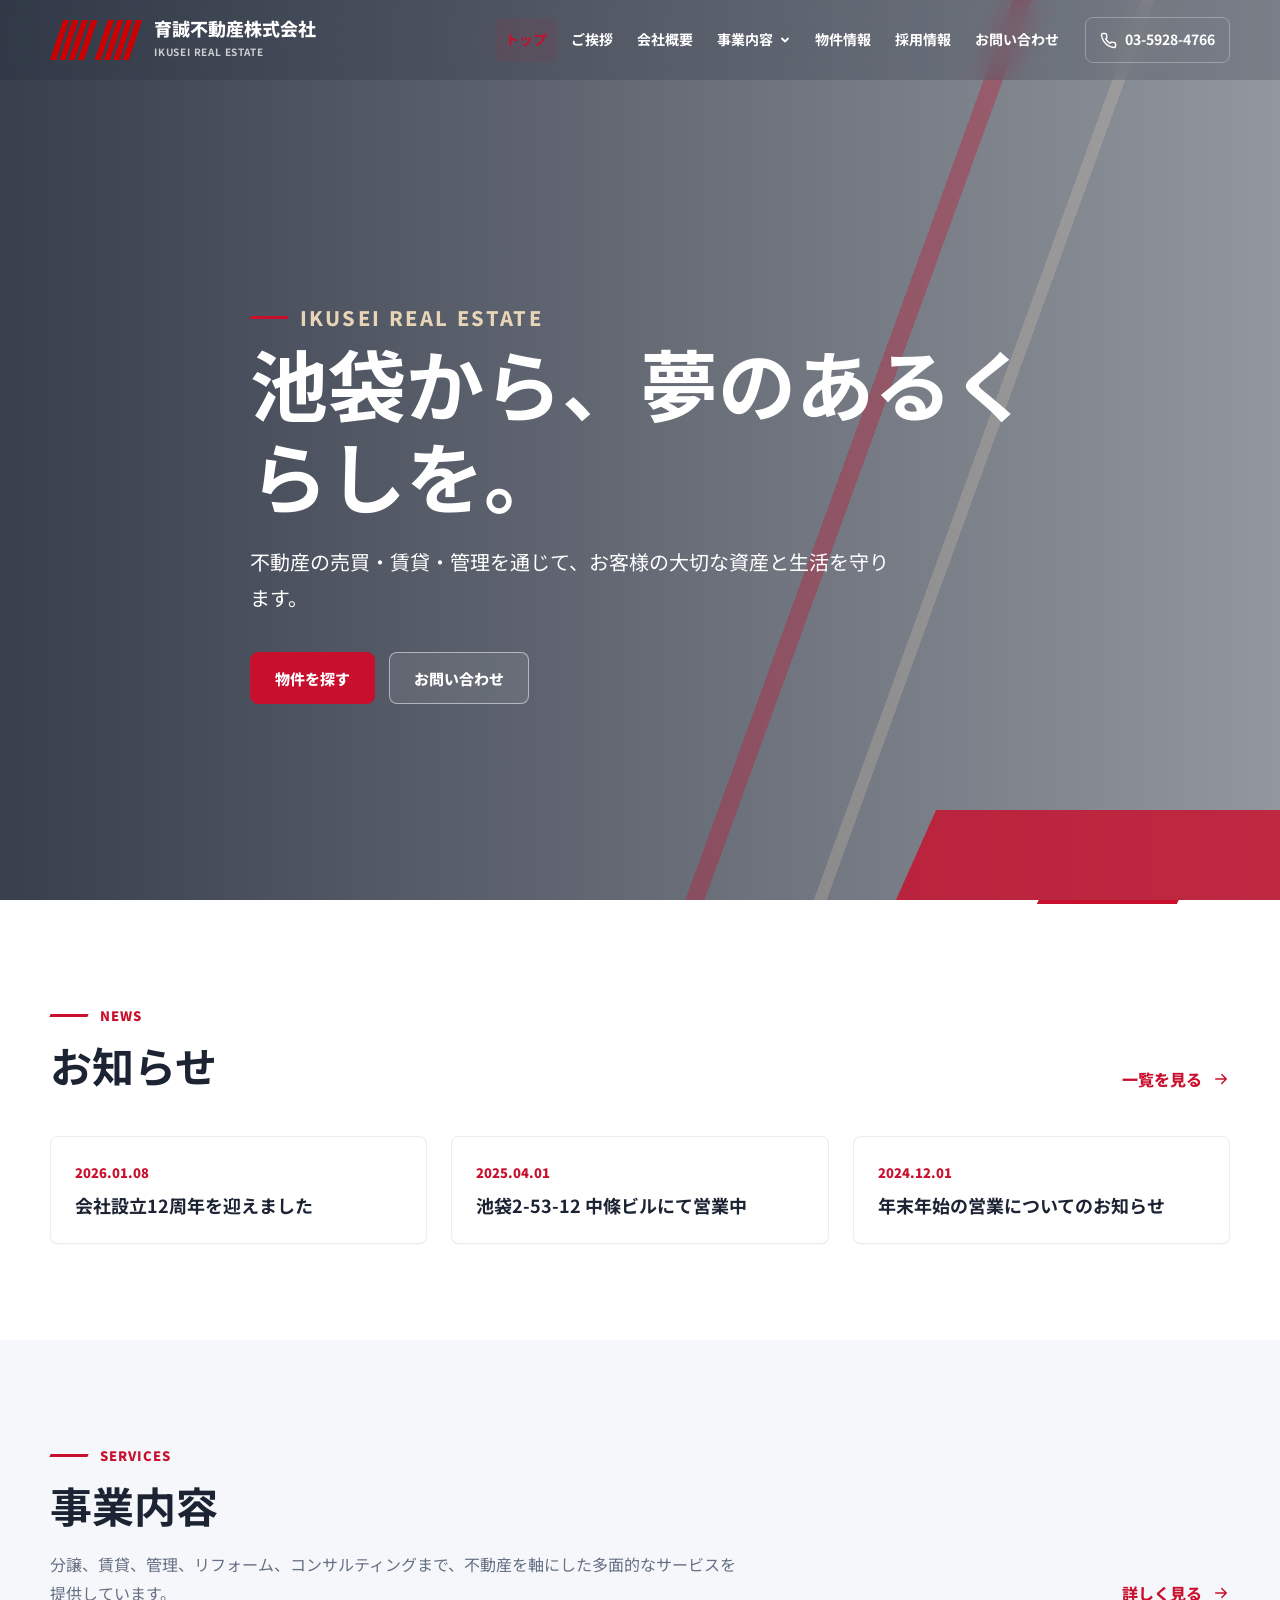
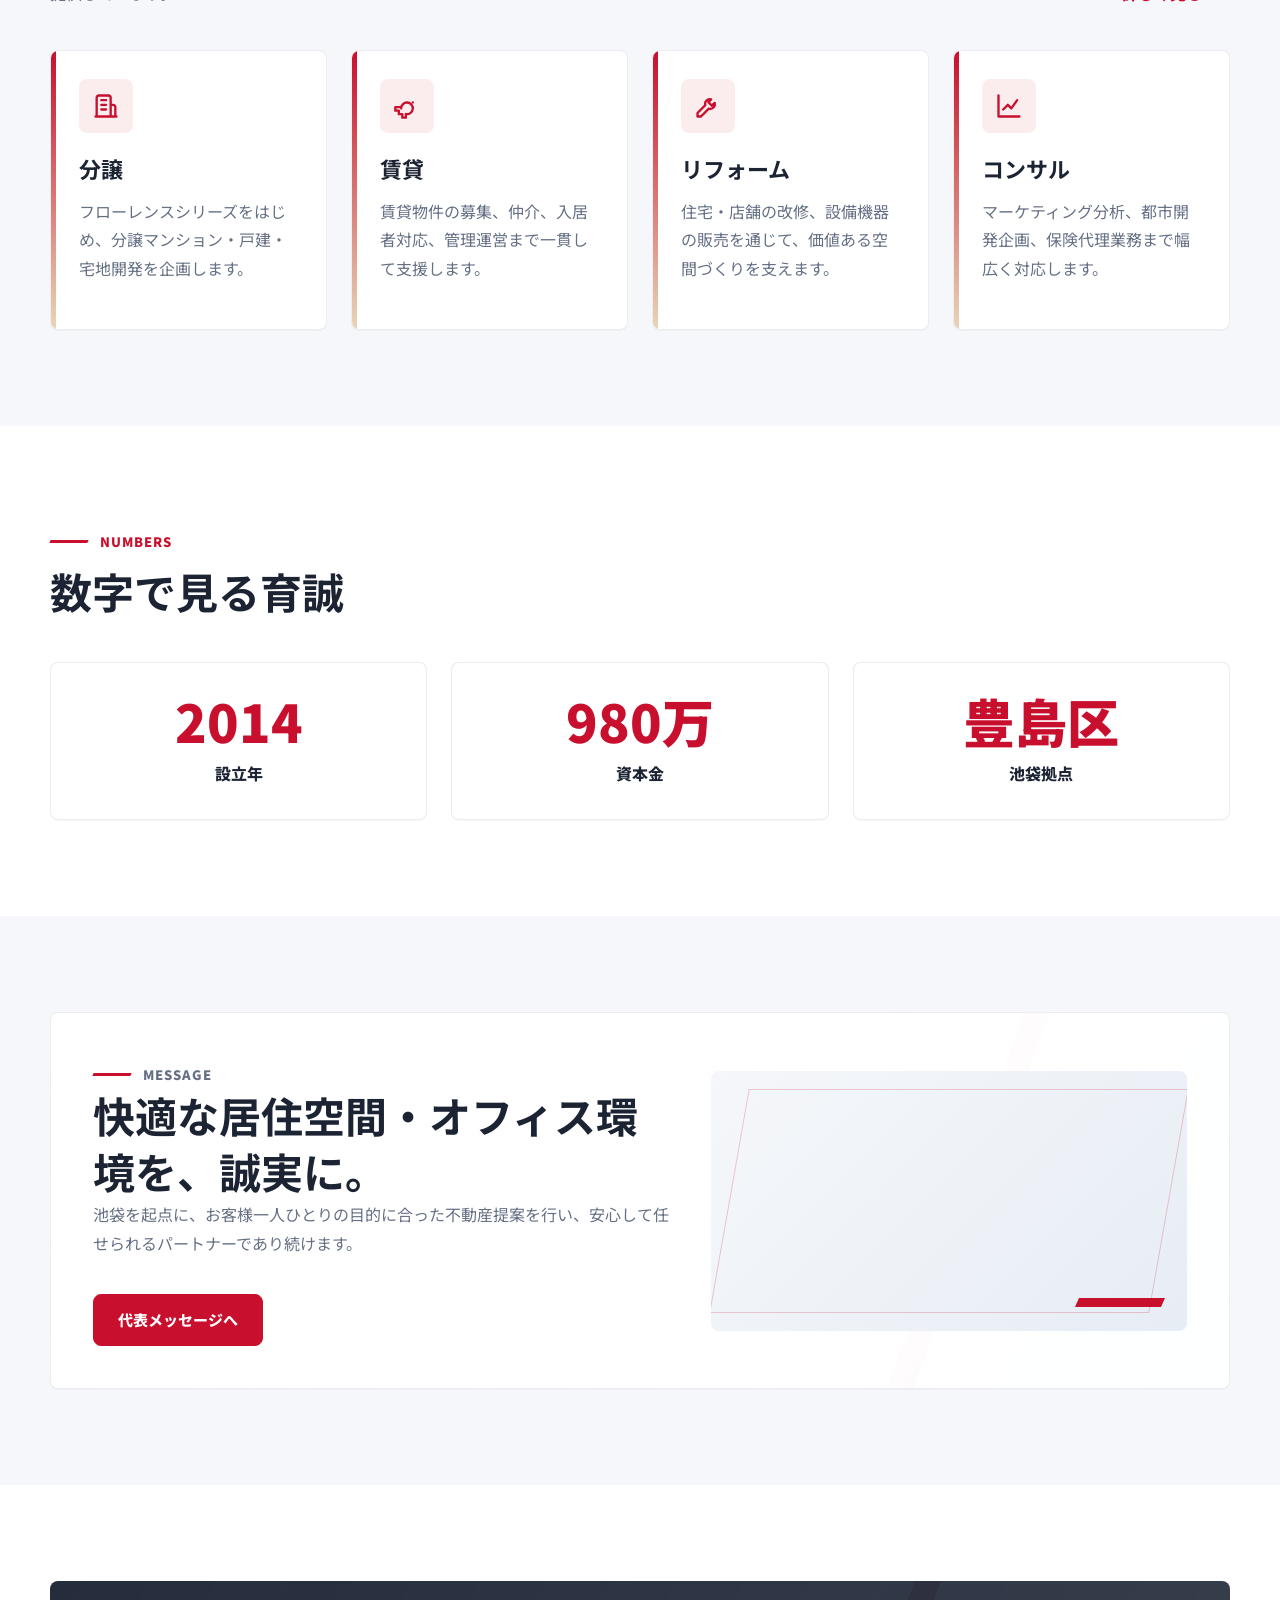
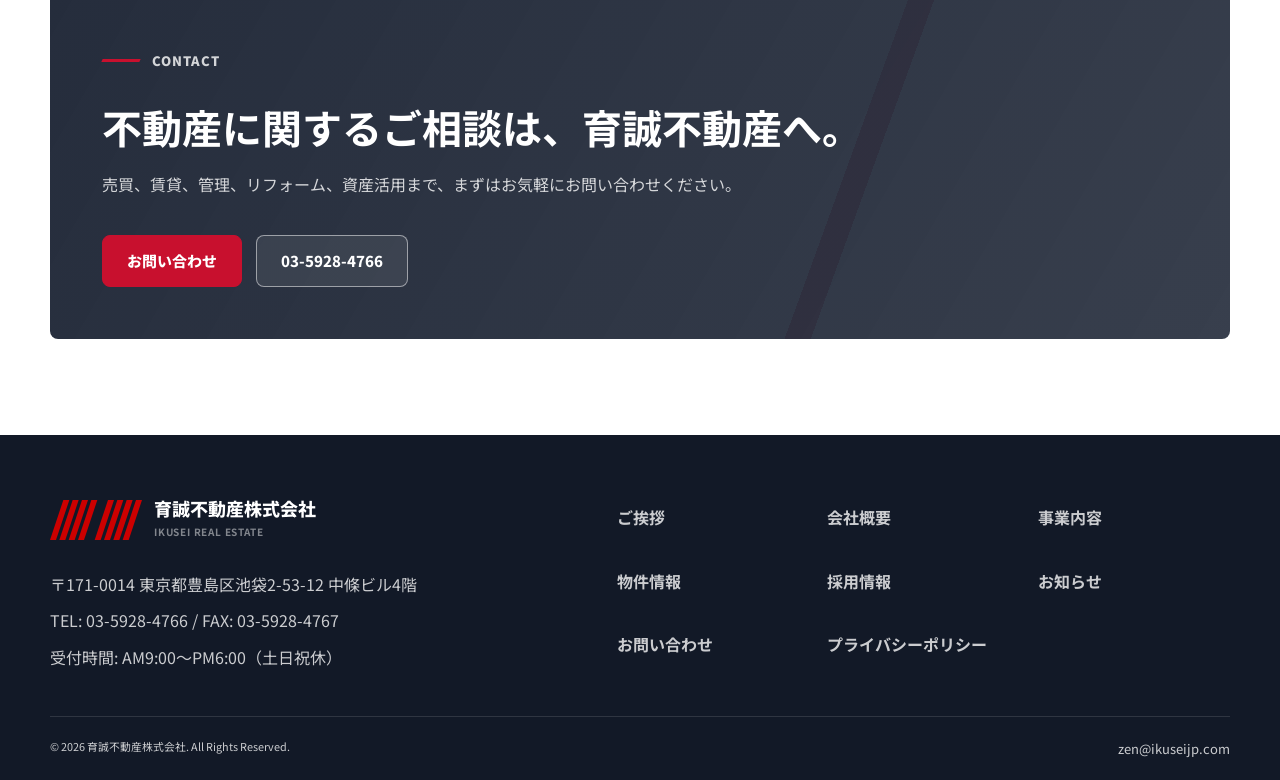
==== commit da80d005: "feat: 実際のロゴSVGに差し替え（全13ページ） Co-Authored-By: Claude Sonnet 4.6 <noreply@anthropic.com>" ====
--- a/index.html
+++ b/index.html
@@ -15,12 +15,7 @@
   <header class="site-header">
     <div class="container header-inner">
       <a class="brand" href="index.html" aria-label="育誠不動産株式会社 トップページ">
-        <svg class="brand-mark" viewBox="0 0 64 64" aria-hidden="true">
-          <rect width="64" height="64" rx="12" fill="#1C2434"></rect>
-          <path d="M19 47 35 17h10L29 47H19Z" fill="#C8102E"></path>
-          <path d="M32 47 48 17h6L38 47h-6Z" fill="#E8D5B7"></path>
-          <path d="M13 47h36v5H10l3-5Z" fill="#FFFFFF"></path>
-        </svg>
+        <img class="brand-mark" src="assets/img/logo.svg" alt="育誠不動産株式会社 ロゴ" width="96" height="40">
         <span>
           <span class="brand-main">育誠不動産株式会社</span>
           <span class="brand-sub">IKUSEI REAL ESTATE</span>
@@ -198,12 +193,7 @@
     <div class="container footer-main">
       <div>
         <a class="brand footer-brand" href="index.html" aria-label="育誠不動産株式会社 トップページ">
-          <svg class="brand-mark" viewBox="0 0 64 64" aria-hidden="true">
-            <rect width="64" height="64" rx="12" fill="#1C2434"></rect>
-            <path d="M19 47 35 17h10L29 47H19Z" fill="#C8102E"></path>
-            <path d="M32 47 48 17h6L38 47h-6Z" fill="#E8D5B7"></path>
-            <path d="M13 47h36v5H10l3-5Z" fill="#FFFFFF"></path>
-          </svg>
+          <img class="brand-mark" src="assets/img/logo.svg" alt="育誠不動産株式会社 ロゴ" width="96" height="40">
           <span>
             <span class="brand-main">育誠不動産株式会社</span>
             <span class="brand-sub">IKUSEI REAL ESTATE</span>
--- a/assets/css/style.css
+++ b/assets/css/style.css
@@ -109,9 +109,8 @@
 }
 
 .brand-mark {
-  width: 42px;
-  height: 42px;
-  color: var(--color-primary);
+  height: 40px;
+  width: auto;
 }
 
 .brand-main {
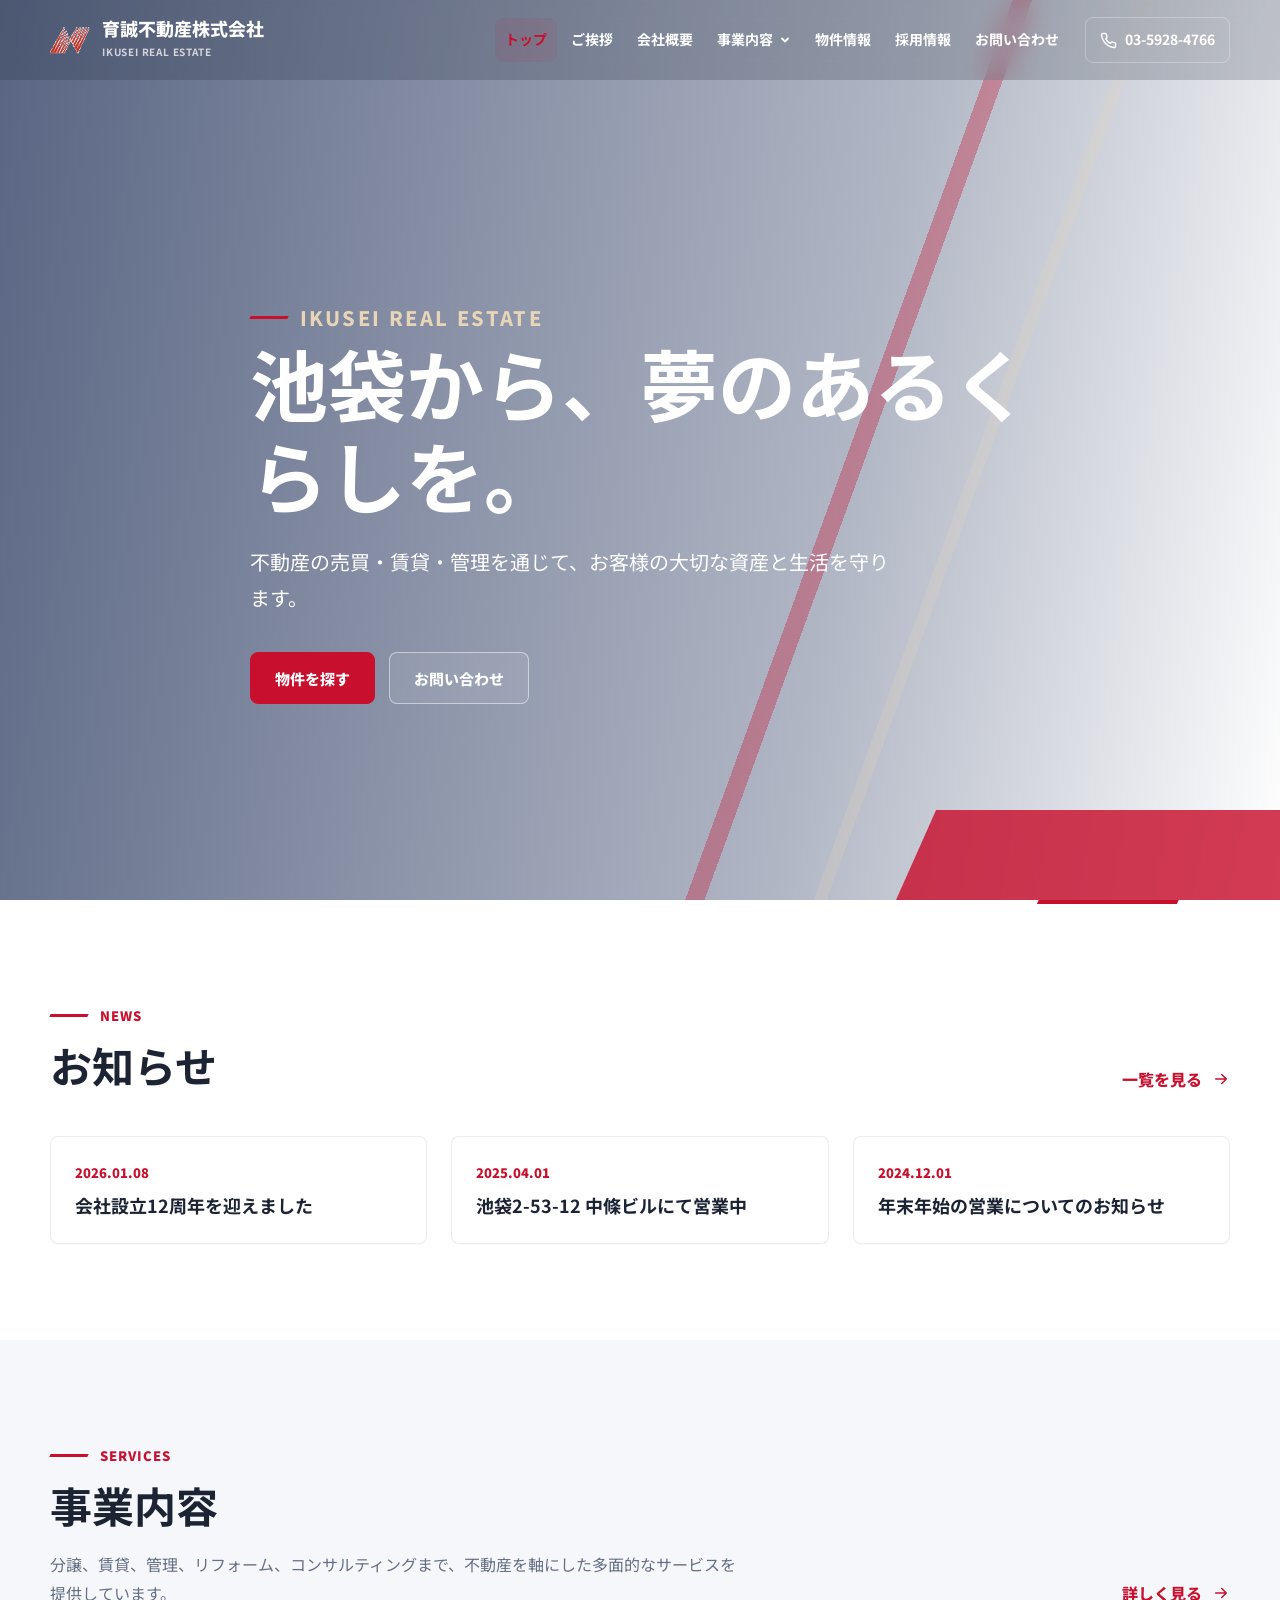
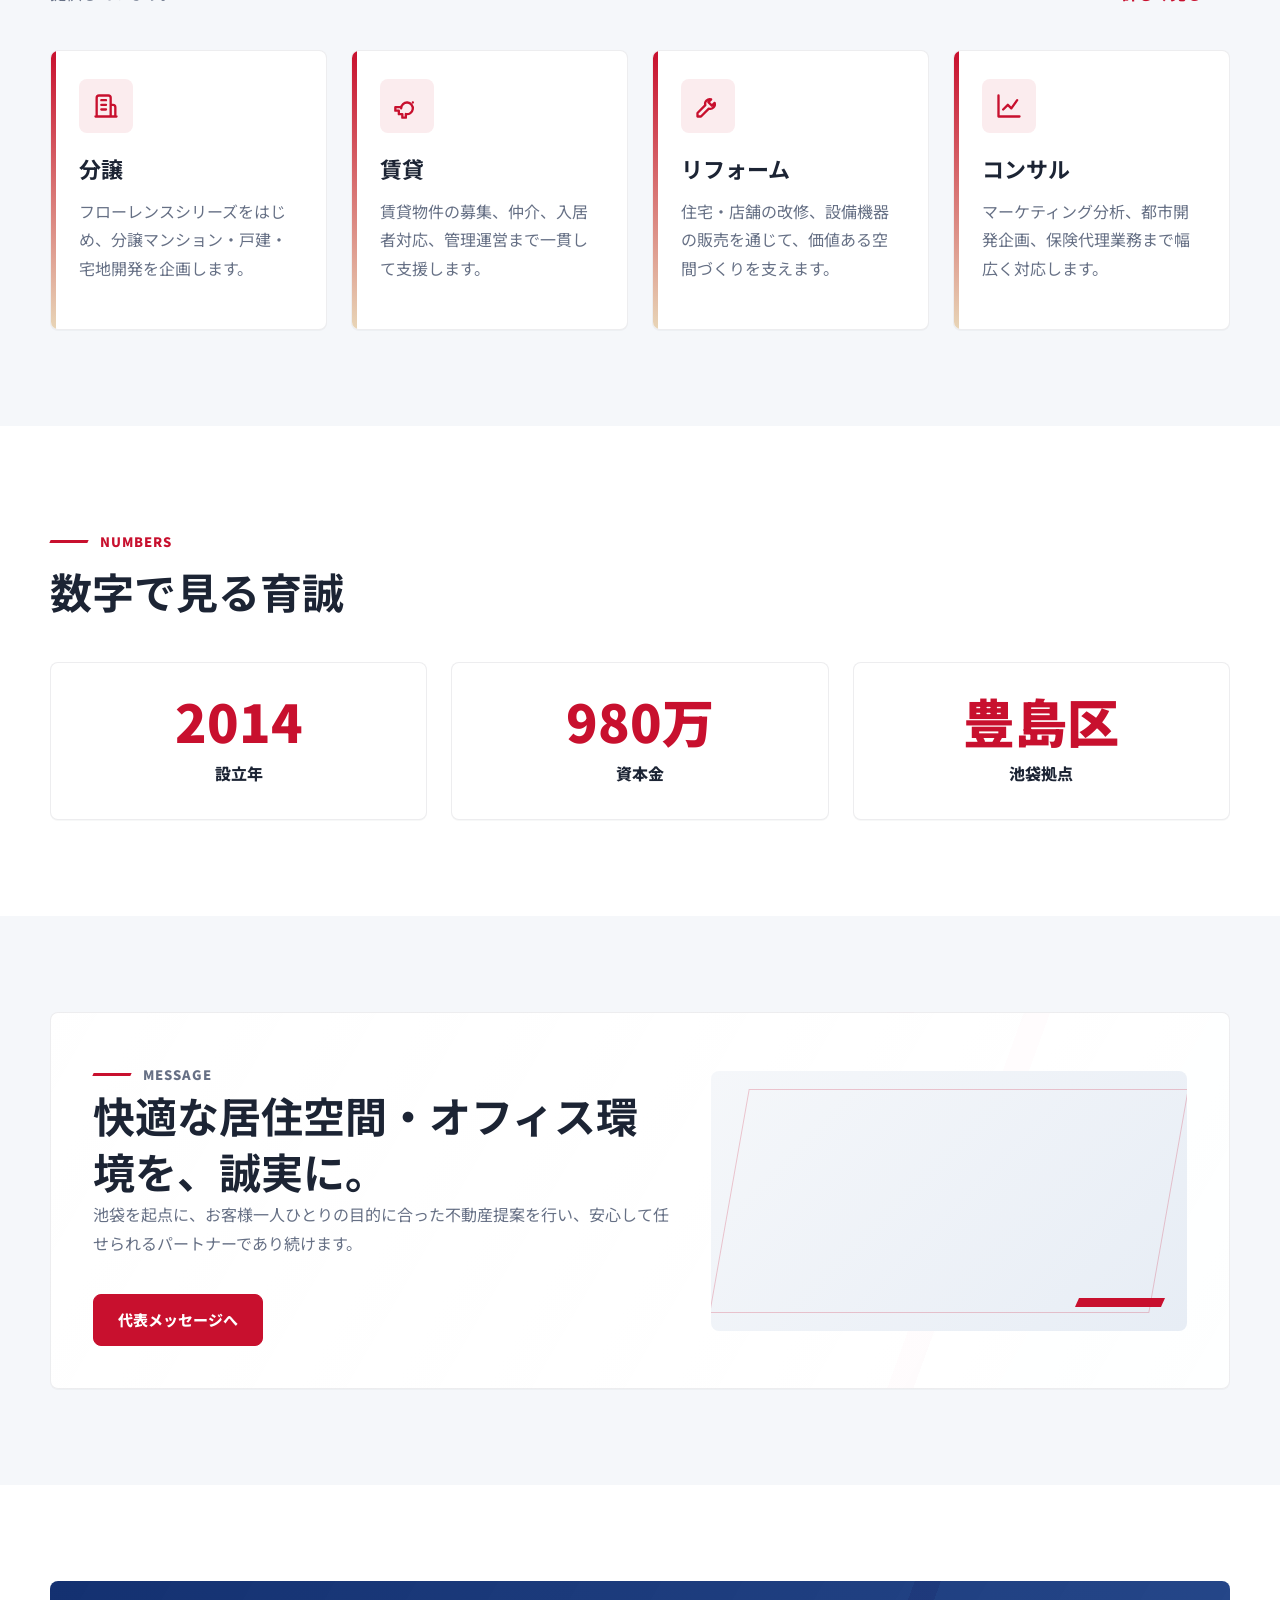
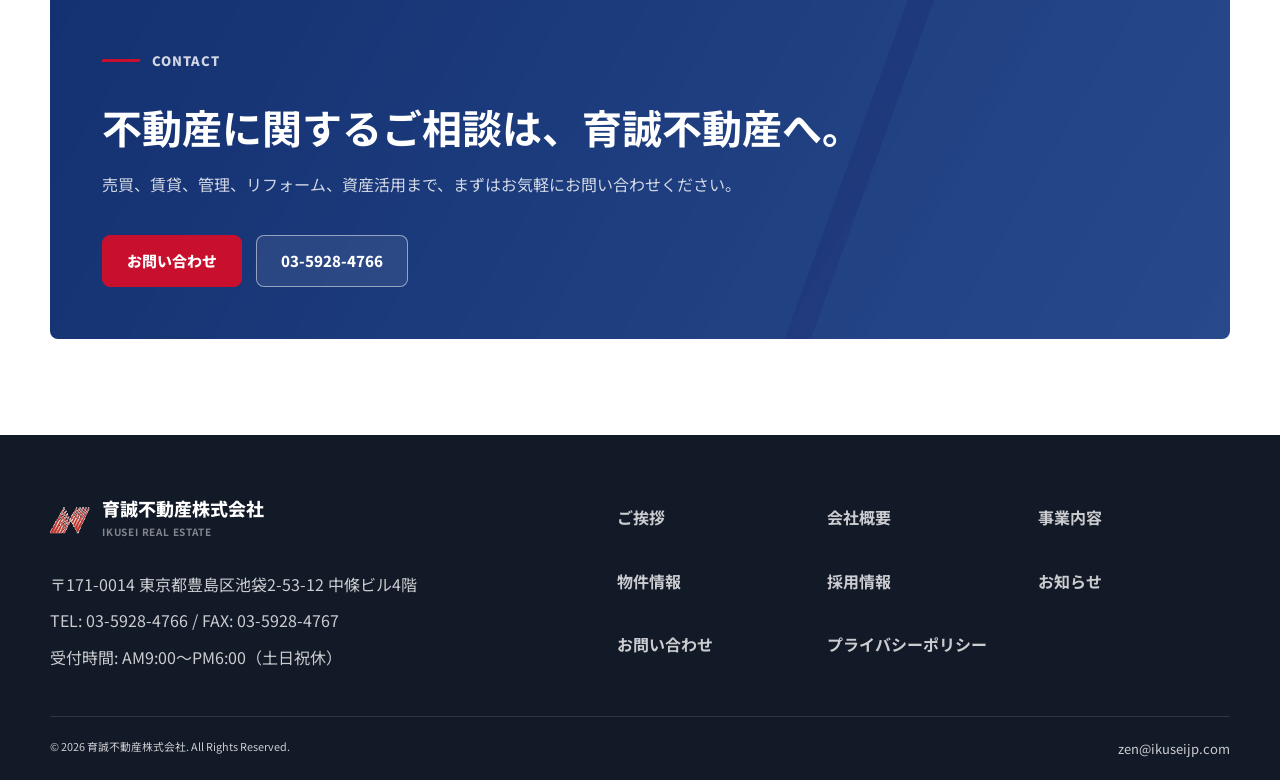
==== commit 524ebaad: "fix: ロゴを実際のPNGに差し替え（全ページ） logo.svgではなくオリジナルのlogo.pngを使用  Co-Authored-By: Claude Sonnet 4.6 <noreply@" ====
--- a/index.html
+++ b/index.html
@@ -15,7 +15,7 @@
   <header class="site-header">
     <div class="container header-inner">
       <a class="brand" href="index.html" aria-label="育誠不動産株式会社 トップページ">
-        <img class="brand-mark" src="assets/img/logo.svg" alt="育誠不動産株式会社 ロゴ" width="96" height="40">
+        <img class="brand-mark" src="assets/img/logo.png" alt="育誠不動産株式会社 ロゴ" width="96" height="40">
         <span>
           <span class="brand-main">育誠不動産株式会社</span>
           <span class="brand-sub">IKUSEI REAL ESTATE</span>
@@ -193,7 +193,7 @@
     <div class="container footer-main">
       <div>
         <a class="brand footer-brand" href="index.html" aria-label="育誠不動産株式会社 トップページ">
-          <img class="brand-mark" src="assets/img/logo.svg" alt="育誠不動産株式会社 ロゴ" width="96" height="40">
+          <img class="brand-mark" src="assets/img/logo.png" alt="育誠不動産株式会社 ロゴ" width="96" height="40">
           <span>
             <span class="brand-main">育誠不動産株式会社</span>
             <span class="brand-sub">IKUSEI REAL ESTATE</span>
--- a/assets/css/style.css
+++ b/assets/css/style.css
@@ -42,6 +42,14 @@
   overflow: hidden;
 }
 
+body.nav-open::before {
+  position: fixed;
+  inset: 0;
+  z-index: 1000;
+  content: "";
+  background: rgba(10, 20, 50, 0.42);
+}
+
 img,
 svg {
   display: block;
@@ -324,8 +332,8 @@
   color: var(--color-white);
   overflow: hidden;
   background:
-    linear-gradient(90deg, rgba(28, 36, 52, 0.88), rgba(28, 36, 52, 0.48)),
-    url("https://images.unsplash.com/photo-1540959733332-eab4deabeeaf?w=1920") center / cover;
+    linear-gradient(100deg, rgba(10, 28, 72, 0.68) 0%, rgba(10, 28, 72, 0.32) 65%, transparent 100%),
+    url("https://images.unsplash.com/photo-1600596542815-ffad4c1539a9?w=1920") center / cover;
 }
 
 .hero::before {
@@ -699,8 +707,8 @@
   padding: 52px;
   color: var(--color-white);
   background:
-    linear-gradient(120deg, rgba(28, 36, 52, 0.96), rgba(28, 36, 52, 0.88)),
-    linear-gradient(110deg, transparent 0 66%, rgba(200, 16, 46, 0.4) 66% 68%, transparent 68%);
+    linear-gradient(120deg, rgba(12, 42, 108, 0.97), rgba(16, 54, 128, 0.90)),
+    linear-gradient(110deg, transparent 0 66%, rgba(200, 16, 46, 0.42) 66% 68%, transparent 68%);
   border-radius: var(--radius-sm);
   overflow: hidden;
 }
@@ -726,9 +734,9 @@
   color: var(--color-white);
   overflow: hidden;
   background:
-    linear-gradient(110deg, rgba(28, 36, 52, 0.96), rgba(28, 36, 52, 0.72)),
-    linear-gradient(110deg, transparent 0 62%, rgba(200, 16, 46, 0.32) 62% 63.2%, transparent 63.2%),
-    var(--color-dark);
+    linear-gradient(110deg, rgba(14, 46, 120, 0.92), rgba(14, 60, 140, 0.68)),
+    linear-gradient(110deg, transparent 0 62%, rgba(200, 16, 46, 0.36) 62% 63.2%, transparent 63.2%),
+    url("https://images.unsplash.com/photo-1486325212027-8081e485255e?w=1200") center / cover;
 }
 
 .page-hero p {
@@ -1137,6 +1145,7 @@
     top: var(--header-height);
     right: 0;
     bottom: 0;
+    z-index: 1001;
     width: min(86vw, 420px);
     padding: 20px;
     color: var(--color-dark);
@@ -1187,6 +1196,11 @@
     padding-bottom: 8px;
   }
 
+  .has-dropdown:hover .dropdown-menu,
+  .has-dropdown:focus-within .dropdown-menu {
+    transform: none;
+  }
+
   .dropdown-menu a {
     padding: 10px 12px;
     background: var(--color-light);
